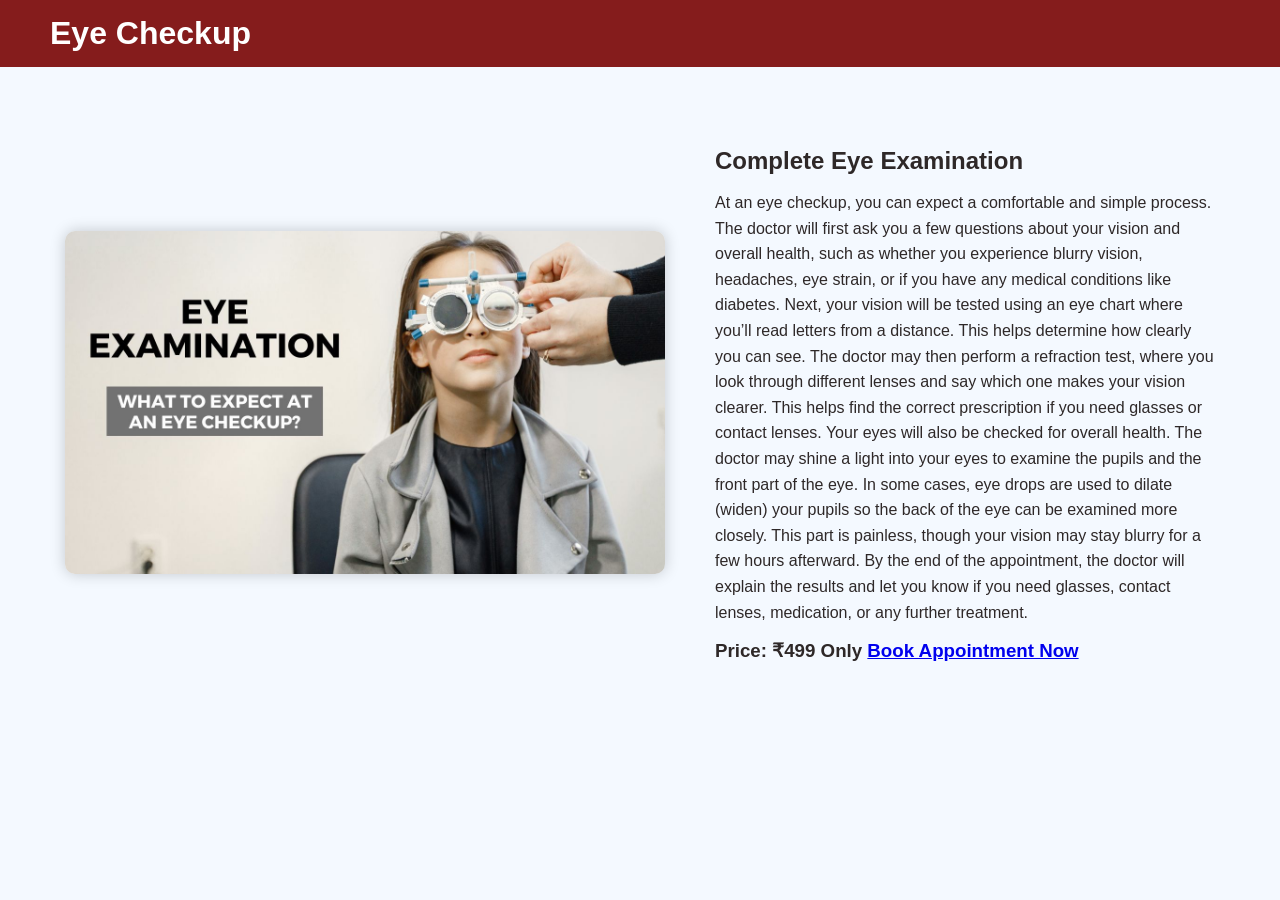
==== eye-checkup.html @ 2be7d537 "Add files via upload" ====
<!DOCTYPE html>
<html>
<head>
    <title>Eye Checkup - Eye Maxx</title>
    <link rel="stylesheet" href="style.css">
</head>
<body>

<header>
    <h1>Eye Checkup</h1>
</header>

<section class="checkup-section">

    <div class="checkup-container">

        <div class="checkup-image">
            <img src="checkupp.jpg" alt="Eye Checkup">
        </div>

        <div class="checkup-content">
            <h2>Complete Eye Examination</h2>

            <p>
                At an eye checkup, you can expect a comfortable and simple process. The doctor will first ask you a few questions about your vision and overall health, such as whether you experience blurry vision, headaches, eye strain, or if you have any medical conditions like diabetes.
Next, your vision will be tested using an eye chart where you’ll read letters from a distance. This helps determine how clearly you can see. The doctor may then perform a refraction test, where you look through different lenses and say which one makes your vision clearer. This helps find the correct prescription if you need glasses or contact lenses.
Your eyes will also be checked for overall health. The doctor may shine a light into your eyes to examine the pupils and the front part of the eye. In some cases, eye drops are used to dilate (widen) your pupils so the back of the eye can be examined more closely. This part is painless, though your vision may stay blurry for a few hours afterward.
By the end of the appointment, the doctor will explain the results and let you know if you need glasses, contact lenses, medication, or any further treatment.
            </p>

            <h3>Price: ₹499 Only  <a href="index.html#home">Book Appointment Now</a></h3>

        </div>

    </div>

</section>

</body>
</html>
---- style.css ----
* {
    margin: 0;
    padding: 0;
    box-sizing: border-box;
    font-family: Arial, sans-serif;
}

body {
    background-color: #f4f9ff;
    color: #2e2828;
}

header {
    background: #851c1c;
    color: white;
    padding: 15px 50px;
    display: flex;
    justify-content: space-between;
    align-items: center;
}

.logo h1 {
    font-size: 27px;
    display: flex;
    align-items: center;
}

.title-logo {
    width: 40px;
    height: 40px;
    margin-right: 10px;
}

nav a {
    color: white;
    text-decoration: none;
    margin-left: 20px;
    font-weight: bold;
}

nav a:hover {
    text-decoration: underline;
}

.hero {
    position: relative;
    height: 400;
    overflow: hidden;
    display: flex;
    justify-content: center;
    align-items: center;
    text-align: center;
    color: white;
}

.hero {
    position: relative;
    height: 400px;
    overflow: hidden;
    display: flex;
    justify-content: center;
    align-items: center;
    text-align: center;
    color: #ffffff;
}

.slider {
    position: absolute;
    width: 100%;
    height: 100%;
    overflow: hidden;
}

.slides {
    display: flex;
    height: 100%;
    transition: transform 0.6s ease-in-out;
}

.slide {
    min-width: 100%;
    height: 100%;
    object-fit: cover;
}

.hero::after {
    content: "";
    position: absolute;
    width: 100%;
    height: 100%;
    background: rgba(0,0,0,0.55);
    top: 0;
    left: 0;
}

.prev, .next {
    position: absolute;
    top: 50%;
    transform: translateY(-50%);
    background: rgba(0,0,0,0.6);
    color: white;
    border: none;
    font-size: 28px;
    padding: 10px 15px;
    cursor: pointer;
    z-index: 3;
    border-radius: 50%;
}

.prev { left: 20px; }
.next { right: 20px; }

.prev:hover, .next:hover {
    background: #0077cc;
}

.dots {
    position: absolute;
    bottom: 25px;
    width: 100%;
    text-align: center;
    z-index: 3;
}

.dots span {
    height: 12px;
    width: 12px;
    margin: 0 6px;
    display: inline-block;
    background: white;
    border-radius: 50%;
    cursor: pointer;
    opacity: 0.6;
}

.dots span.active-dot {
    opacity: 1;
    background: #0077cc;
}

.hero::after {
    content: "";
    position: absolute;
    width: 100%;
    height: 100%;
    background: rgba(0,0,0,0.5);
    top: 0;
    left: 0;
}

.hero-content {
    position: relative;
    z-index: 2;
    max-width: 800px;
}

.prev, .next {
    position: absolute;
    top: 50%;
    transform: translateY(-50%);
    background: rgba(0,0,0,0.5);
    color: white;
    border: none;
    font-size: 30px;
    padding: 10px 15px;
    cursor: pointer;
    z-index: 3;
}

.prev {
    left: 20px;
}

.next {
    right: 20px;
}

.prev:hover, .next:hover {
    background: rgba(0,0,0,0.8);
}

.appointment-section {
    padding: 80px 20px;
    background: linear-gradient(135deg, #2e6c99, #2196b1);
    display: flex;
    justify-content: center;
    align-items: center;
}

.appointment-box {
    background: white;
    width: 90%;
    max-width: 1000px;
    border-radius: 20px;
    padding: 40px 50px;
    display: flex;
    justify-content: space-between;
    align-items: center;
    box-shadow: 0 20px 40px rgba(0,0,0,0.15);
    flex-wrap: wrap;
}

.appointment-text h2 {
    font-size: 28px;
    margin-bottom: 10px;
    color: #0077cc;
}

.appointment-text p {
    font-size: 16px;
    color: #555;
}

.appointment-btn {
    padding: 15px 30px;
    font-size: 16px;
    font-weight: bold;
    background: #0077cc;
    color: white;
    border: none;
    border-radius: 50px;
    cursor: pointer;
    transition: 0.3s ease;
    box-shadow: 0 10px 20px rgba(0,119,204,0.3);
}

.appointment-btn:hover {
    background: #005fa3;
    transform: translateY(-3px);
    box-shadow: 0 15px 25px rgba(0,119,204,0.4);
}

@media (max-width: 768px) {
    .appointment-box {
        flex-direction: column;
        text-align: center;
        gap: 20px;
    }
}
section {
    padding: 60px 50px;
    text-align: center;
}

.services {
    background: white;
}

.services h2 {
    margin-bottom: 30px;
    color: #0077cc;
}

.service-box {
    display: inline-block;
    width: 250px;
    margin: 15px;
    padding: 20px;
    background: #f4f9ff;
    border-radius: 10px;
    box-shadow: 0 0 10px rgba(0,0,0,0.1);
}

.doctor {
    background: #e6f3ff;
}

.doctor h2 {
    color: #0077cc;
    margin-bottom: 15px;
}

.contact {
    background: white;
}

footer {
    background: #0077cc;
    color: white;
    text-align: center;
    padding: 15px;
}

@media (max-width: 768px) {
    header {
        flex-direction: column;
    }

    nav {
        margin-top: 10px;
    }

    .service-box {
        width: 90%;
    }
}

.popup {
  display: none;
  position: fixed;
  left: 0;
  top: 0;
  width: 100%;
  height: 100%;
  background: rgba(0,0,0,0.6);
  justify-content: center;
  align-items: center;
  z-index: 999;
}

.popup-content {
  background: #fff;
  width: 350px;
  padding: 25px;
  border-radius: 10px;
  text-align: center;
  position: relative;
  animation: popupAnim 0.3s ease;
}

.popup-content input,
.popup-content textarea {
  width: 100%;
  padding: 10px;
  margin-bottom: 15px;
  border-radius: 5px;
  border: 1px solid #ccc;
}

.submit-btn {
  width: 100%;
  padding: 10px;
  background: #0077cc;
  color: white;
  border: none;
  border-radius: 5px;
  cursor: pointer;
}

.submit-btn:hover {
  background: #005fa3;
}

.close {
  position: absolute;
  right: 15px;
  top: 10px;
  font-size: 22px;
  cursor: pointer;
}

@keyframes popupAnim {
  from { transform: scale(0.7); opacity: 0; }
  to { transform: scale(1); opacity: 1; }
}
.product img {
    width: 100%;
    height: 180px;
    object-fit: cover;
    border-radius: 8px;
    margin-bottom: 10px;
}

.product p {
    font-size: 14px;
    margin-bottom: 8px;
}

.service-box {
    vertical-align: top;
}
.service-btn {
    display: inline-block;
    margin-top: 10px;
    padding: 8px 15px;
    background: #0077cc;
    color: white;
    text-decoration: none;
    border-radius: 5px;
}

.service-btn:hover {
    background: #005fa3;
}

.product-container {
    display: flex;
    justify-content: center;
    gap: 30px;
    flex-wrap: wrap;
    margin-top: 20px;
}

.product {
    width: 250px;
    background: #f4f9ff;
    padding: 15px;
    border-radius: 10px;
    box-shadow: 0 0 10px rgba(0,0,0,0.1);
    text-align: center;
}

.checkup-container {
    display: flex;
    align-items: center;
    justify-content: center;
    gap: 50px;
    flex-wrap: wrap;
    margin-top: 20px;
}

.checkup-image img {
    width: 600px;
    border-radius: 10px;
    box-shadow: 0 0 15px rgba(0,0,0,0.2);
}

.checkup-content {
    max-width: 500px;
    text-align: left;
}

.checkup-content h2 {
    margin-bottom: 15px;
}

.checkup-content p {
    margin-bottom: 15px;
    line-height: 1.6;
}

.doctor {
    background: #e6f3ff;
    padding: 60px 20px;
}

.doctor h2 {
    color: #0077cc;
    margin-bottom: 40px;
}

.doctor-container {
    display: flex;
    align-items: center;
    justify-content: center;
    gap: 50px;
    flex-wrap: wrap;
}

.doctor-image img {
    width: 250px;
    border-radius: 15px;
    box-shadow: 0 10px 25px rgba(0,0,0,0.2);
}

.doctor-content {
    max-width: 500px;
    text-align: left;
}

.doctor-content h3 {
    font-size: 24px;
    margin-bottom: 15px;
}

.doctor-content p {
    line-height: 1.6;
    margin-bottom: 15px;
    color: #444;
}
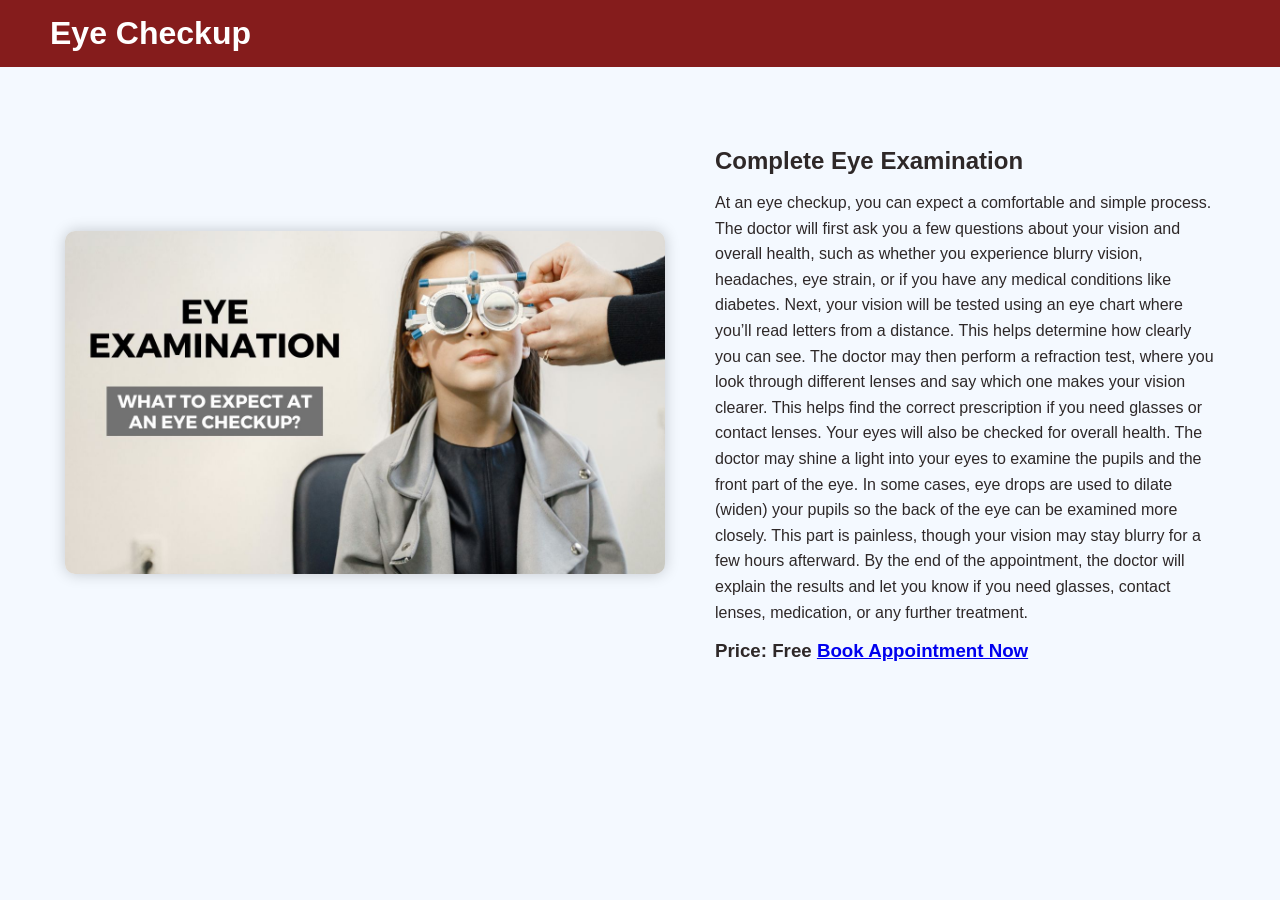
==== commit fa691481: "Update eye-checkup.html" ====
--- a/eye-checkup.html
+++ b/eye-checkup.html
@@ -28,7 +28,7 @@
 By the end of the appointment, the doctor will explain the results and let you know if you need glasses, contact lenses, medication, or any further treatment.
             </p>
 
-            <h3>Price: ₹499 Only  <a href="index.html#home">Book Appointment Now</a></h3>
+            <h3>Price: Free  <a href="index.html#home">Book Appointment Now</a></h3>
 
         </div>
 
@@ -37,4 +37,5 @@
 </section>
 
 </body>
-</html>+
+</html>
--- a/style.css
+++ b/style.css
@@ -467,4 +467,86 @@
     line-height: 1.6;
     margin-bottom: 15px;
     color: #444;
+}
+
+#adminPopup .popup-content,
+#adminPanel .popup-content {
+    background: #ffffff;
+    color: #222;  
+}
+
+#adminPopup h2,
+#adminPanel h2 {
+    color: #0077cc;
+    margin-bottom: 20px;
+}
+
+#adminPopup input,
+#adminPanel input {
+    color: #222;
+    background: #f4f9ff;
+    border: 1px solid #ccc;
+    font-size: 14px;
+}
+
+#adminPopup input::placeholder,
+#adminPanel input::placeholder {
+    color: #666;
+}
+
+#adminLoginBtn {
+    background: #ffffff;
+    color: #851c1c;
+    padding: 6px 12px;
+    border-radius: 5px;
+    margin-left: 20px;
+    font-weight: bold;
+}
+
+#adminLoginBtn:hover {
+    background: #f0f0f0;
+}
+
+#adminPanel .submit-btn,
+#adminPopup .submit-btn {
+    background: #0077cc;
+    color: #ffffff;
+    font-weight: bold;
+}
+
+#adminPanel .submit-btn:hover,
+#adminPopup .submit-btn:hover {
+    background: #005fa3;
+}
+
+.whatsapp-float {
+    position: fixed;
+    bottom: 20px;
+    right: 20px;
+    background: #25D366;
+    color: white;
+    font-size: 28px;
+    padding: 15px 18px;
+    border-radius: 50%;
+    text-decoration: none;
+    box-shadow: 0 8px 20px rgba(0,0,0,0.3);
+    z-index: 999;
+}
+
+.whatsapp-float:hover {
+    background: #1ebc59;
+}
+
+.offer-banner {
+    position: absolute;
+    top: 20px;
+    background: #ff3b3b;
+    padding: 8px 20px;
+    border-radius: 30px;
+    font-weight: bold;
+    animation: blink 1.2s infinite;
+}
+
+@keyframes blink {
+    50% { opacity: 0.6; }
 }
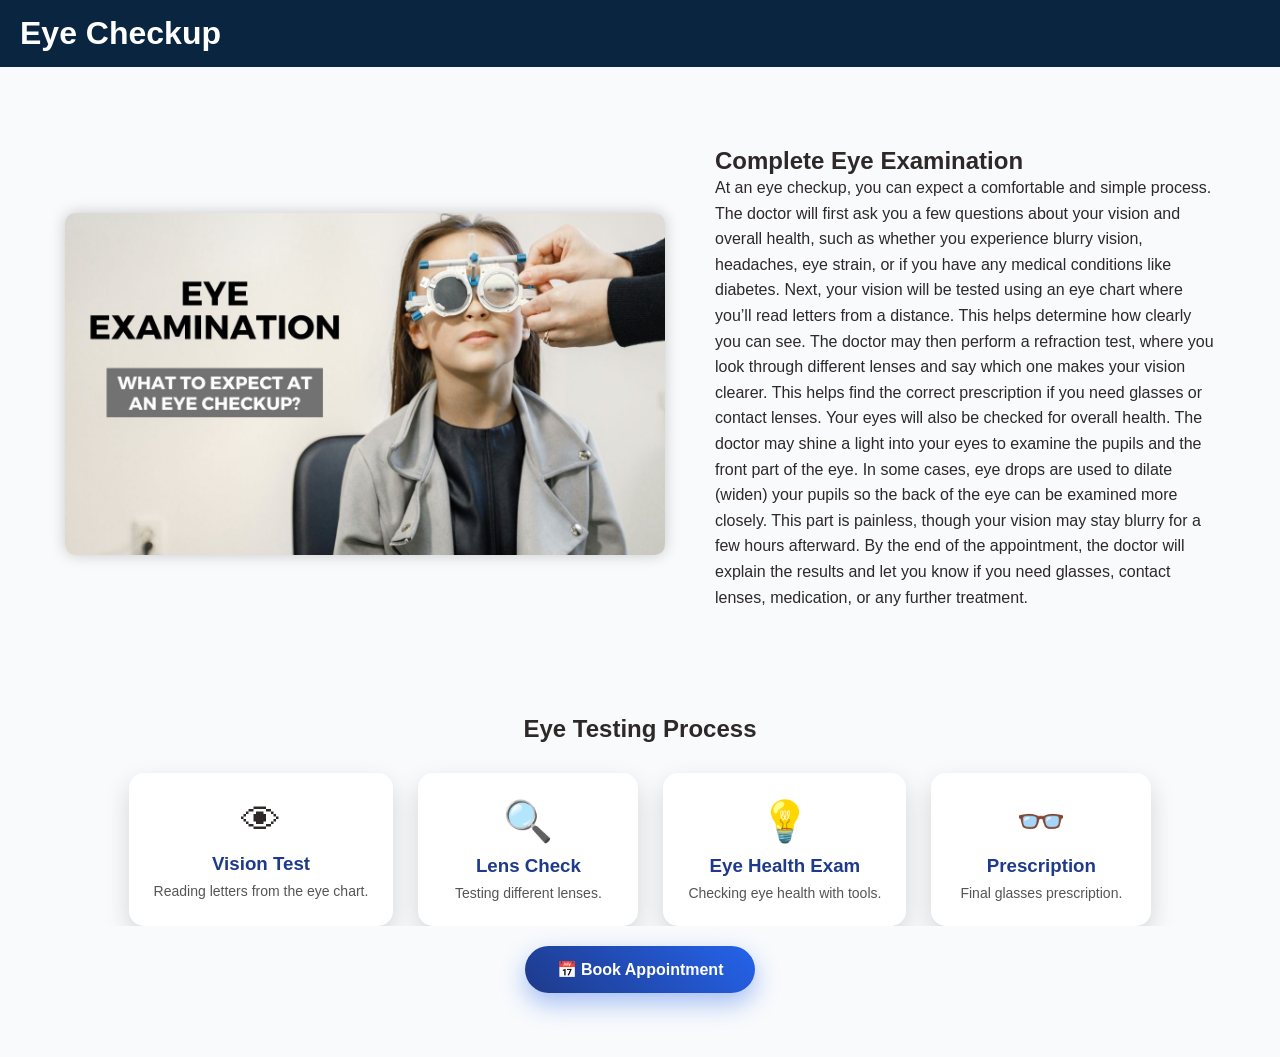
==== commit 6efa5968: "Add files via upload" ====
--- a/eye-checkup.html
+++ b/eye-checkup.html
@@ -1,41 +1,80 @@
 <!DOCTYPE html>
 <html>
 <head>
-    <title>Eye Checkup - Eye Maxx</title>
-    <link rel="stylesheet" href="style.css">
+<title>Eye Checkup</title>
+<link rel="stylesheet" href="style.css">
 </head>
+
 <body>
 
 <header>
-    <h1>Eye Checkup</h1>
+<h1>Eye Checkup</h1>
 </header>
+
+<!-- IMAGE + DESCRIPTION -->
 
 <section class="checkup-section">
 
-    <div class="checkup-container">
+<div class="checkup-container">
 
-        <div class="checkup-image">
-            <img src="checkupp.jpg" alt="Eye Checkup">
-        </div>
+<div class="checkup-image">
+<img src="checkupp.jpg" alt="Eye Checkup">
+</div>
 
-        <div class="checkup-content">
-            <h2>Complete Eye Examination</h2>
+<div class="checkup-content">
 
-            <p>
-                At an eye checkup, you can expect a comfortable and simple process. The doctor will first ask you a few questions about your vision and overall health, such as whether you experience blurry vision, headaches, eye strain, or if you have any medical conditions like diabetes.
+<h2>Complete Eye Examination</h2>
+
+<p>
+At an eye checkup, you can expect a comfortable and simple process. The doctor will first ask you a few questions about your vision and overall health, such as whether you experience blurry vision, headaches, eye strain, or if you have any medical conditions like diabetes.
 Next, your vision will be tested using an eye chart where you’ll read letters from a distance. This helps determine how clearly you can see. The doctor may then perform a refraction test, where you look through different lenses and say which one makes your vision clearer. This helps find the correct prescription if you need glasses or contact lenses.
 Your eyes will also be checked for overall health. The doctor may shine a light into your eyes to examine the pupils and the front part of the eye. In some cases, eye drops are used to dilate (widen) your pupils so the back of the eye can be examined more closely. This part is painless, though your vision may stay blurry for a few hours afterward.
 By the end of the appointment, the doctor will explain the results and let you know if you need glasses, contact lenses, medication, or any further treatment.
-            </p>
+</p>
 
-            <h3>Price: Free  <a href="index.html#home">Book Appointment Now</a></h3>
+</div>
 
-        </div>
-
-    </div>
+</div>
 
 </section>
 
+
+<section class="eye-steps">
+
+<h2>Eye Testing Process</h2>
+
+<div class="steps-container">
+
+<div class="step">
+<div class="step-icon">👁</div>
+<h3>Vision Test</h3>
+<p>Reading letters from the eye chart.</p>
+</div>
+
+<div class="step">
+<div class="step-icon">🔍</div>
+<h3>Lens Check</h3>
+<p>Testing different lenses.</p>
+</div>
+
+<div class="step">
+<div class="step-icon">💡</div>
+<h3>Eye Health Exam</h3>
+<p>Checking eye health with tools.</p>
+</div>
+
+<div class="step">
+<div class="step-icon">👓</div>
+<h3>Prescription</h3>
+<p>Final glasses prescription.</p>
+</div>
+
+</div>
+
+<a href="index.html#appointment" class="book-btn">
+📅 Book Appointment
+</a>
+</section>
+
 </body>
-
-</html>
+</html>
--- a/style.css
+++ b/style.css
@@ -6,29 +6,37 @@
 }
 
 body {
-    background-color: #f4f9ff;
+    background-color: #F8FAFC;
     color: #2e2828;
 }
 
+
 header {
-    background: #851c1c;
+    z-index: 2000;
+    background: #0A2540;
     color: white;
-    padding: 15px 50px;
+    padding: 15px 20px;
     display: flex;
     justify-content: space-between;
     align-items: center;
+    position: relative;
 }
 
 .logo h1 {
-    font-size: 27px;
+    font-size: 20px;
     display: flex;
     align-items: center;
 }
 
 .title-logo {
-    width: 40px;
-    height: 40px;
-    margin-right: 10px;
+    width: 35px;
+    height: 35px;
+    margin-right: 8px;
+}
+
+nav {
+    display: flex;
+    align-items: center;
 }
 
 nav a {
@@ -38,20 +46,12 @@
     font-weight: bold;
 }
 
-nav a:hover {
-    text-decoration: underline;
-}
-
-.hero {
-    position: relative;
-    height: 400;
-    overflow: hidden;
-    display: flex;
-    justify-content: center;
-    align-items: center;
-    text-align: center;
-    color: white;
-}
+.menu-toggle {
+    display: none;
+    font-size: 28px;
+    cursor: pointer;
+}
+
 
 .hero {
     position: relative;
@@ -61,7 +61,7 @@
     justify-content: center;
     align-items: center;
     text-align: center;
-    color: #ffffff;
+    color: white;
 }
 
 .slider {
@@ -91,6 +91,20 @@
     background: rgba(0,0,0,0.55);
     top: 0;
     left: 0;
+}
+
+.hero-content {
+    position: relative;
+    z-index: 2;
+    max-width: 800px;
+}
+
+.hero-content h2{
+
+font-size:40px;
+
+text-shadow:0 5px 20px rgba(0,0,0,0.5);
+
 }
 
 .prev, .next {
@@ -111,8 +125,9 @@
 .next { right: 20px; }
 
 .prev:hover, .next:hover {
-    background: #0077cc;
-}
+    background: #142C6E;
+}
+
 
 .dots {
     position: absolute;
@@ -138,50 +153,10 @@
     background: #0077cc;
 }
 
-.hero::after {
-    content: "";
-    position: absolute;
-    width: 100%;
-    height: 100%;
-    background: rgba(0,0,0,0.5);
-    top: 0;
-    left: 0;
-}
-
-.hero-content {
-    position: relative;
-    z-index: 2;
-    max-width: 800px;
-}
-
-.prev, .next {
-    position: absolute;
-    top: 50%;
-    transform: translateY(-50%);
-    background: rgba(0,0,0,0.5);
-    color: white;
-    border: none;
-    font-size: 30px;
-    padding: 10px 15px;
-    cursor: pointer;
-    z-index: 3;
-}
-
-.prev {
-    left: 20px;
-}
-
-.next {
-    right: 20px;
-}
-
-.prev:hover, .next:hover {
-    background: rgba(0,0,0,0.8);
-}
 
 .appointment-section {
     padding: 80px 20px;
-    background: linear-gradient(135deg, #2e6c99, #2196b1);
+    background: linear-gradient(135deg, #296591, #1c8299);
     display: flex;
     justify-content: center;
     align-items: center;
@@ -212,6 +187,9 @@
 }
 
 .appointment-btn {
+    position: center;
+    bottom: -15px;
+    right: -55px;
     padding: 15px 30px;
     font-size: 16px;
     font-weight: bold;
@@ -230,69 +208,162 @@
     box-shadow: 0 15px 25px rgba(0,119,204,0.4);
 }
 
-@media (max-width: 768px) {
-    .appointment-box {
-        flex-direction: column;
-        text-align: center;
-        gap: 20px;
-    }
-}
+
 section {
     padding: 60px 50px;
     text-align: center;
 }
 
+
 .services {
     background: white;
 }
 
 .services h2 {
     margin-bottom: 30px;
-    color: #0077cc;
-}
-
+    color: #C9A227;
+}
 .service-box {
     display: inline-block;
     width: 250px;
     margin: 15px;
     padding: 20px;
-    background: #f4f9ff;
+
+    background: rgba(255,255,255,0.25);
+    backdrop-filter: blur(10px);
+    border-radius: 15px;
+
+    border:1px solid rgba(255,255,255,0.3);
+
+    box-shadow: 0 8px 25px rgba(0,0,0,0.15);
+
+    transition:0.4s;
+}
+
+.service-box:hover{
+    transform:translateY(-10px);
+}
+.service-btn {
+    display: inline-block;
+    margin-top: 10px;
+    padding: 8px 15px;
+    background: #0077cc;
+    color: white;
+    text-decoration: none;
+    border-radius: 5px;
+}
+
+.service-btn:hover {
+    background: #005fa3;
+}
+
+.product-container {
+    display: flex;
+    justify-content: center;
+    gap: 30px;
+    flex-wrap: wrap;
+    margin-top: 20px;
+}
+
+.product{
+
+width:260px;
+
+background:white;
+
+padding:15px;
+
+border-radius:15px;
+
+box-shadow:0 10px 25px rgba(0,0,0,0.15);
+
+transition:0.4s;
+
+}
+
+.product:hover{
+
+transform:translateY(-10px) scale(1.03);
+
+box-shadow:0 15px 35px rgba(0,0,0,0.25);
+
+}
+
+.product img {
+    width: 100%;
+    height: 180px;
+    object-fit: cover;
+    border-radius: 8px;
+    margin-bottom: 10px;
+}
+
+.product p {
+    font-size: 14px;
+    margin-bottom: 8px;
+}
+
+.checkup-container {
+    display: flex;
+    align-items: center;
+    justify-content: center;
+    gap: 50px;
+    flex-wrap: wrap;
+    margin-top: 20px;
+}
+
+.checkup-image img {
+    width: 600px;
     border-radius: 10px;
-    box-shadow: 0 0 10px rgba(0,0,0,0.1);
+    box-shadow: 0 0 15px rgba(0,0,0,0.2);
+}
+
+.checkup-content {
+    max-width: 500px;
+    text-align: left;
+}
+
+.checkup-content p {
+    margin-bottom: 15px;
+    line-height: 1.6;
 }
 
 .doctor {
     background: #e6f3ff;
+    padding: 60px 20px;
 }
 
 .doctor h2 {
-    color: #0077cc;
+    color: #C9A227;
+    margin-bottom: 40px;
+}
+.doctor-container {
+    display: flex;
+    align-items: center;
+    justify-content: center;
+    gap: 50px;
+    flex-wrap: wrap;
+}
+
+.doctor-image img {
+    width: 250px;
+    border-radius: 15px;
+    box-shadow: 0 10px 25px rgba(0,0,0,0.2);
+}
+
+.doctor-content {
+    max-width: 500px;
+    text-align: left;
+}
+
+.doctor-content h3 {
+    font-size: 24px;
     margin-bottom: 15px;
 }
 
-.contact {
-    background: white;
-}
-
-footer {
-    background: #0077cc;
-    color: white;
-    text-align: center;
-    padding: 15px;
-}
-
-@media (max-width: 768px) {
-    header {
-        flex-direction: column;
-    }
-
-    nav {
-        margin-top: 10px;
-    }
-
-    .service-box {
-        width: 90%;
-    }
+.doctor-content p {
+    line-height: 1.6;
+    margin-bottom: 15px;
+    color: #444;
 }
 
 .popup {
@@ -309,38 +380,87 @@
 }
 
 .popup-content {
-  background: #fff;
-  width: 350px;
-  padding: 25px;
-  border-radius: 10px;
+  width: 380px;
+  padding: 35px 30px;
+  border-radius: 20px;
+
+  background: rgba(255,255,255,0.85);
+  backdrop-filter: blur(12px);
+
+  box-shadow: 0 20px 50px rgba(0,0,0,0.25);
+
   text-align: center;
   position: relative;
-  animation: popupAnim 0.3s ease;
-}
-
+
+  animation: popupAnim 0.4s ease;
+}
 .popup-content input,
-.popup-content textarea {
-  width: 100%;
-  padding: 10px;
-  margin-bottom: 15px;
-  border-radius: 5px;
-  border: 1px solid #ccc;
-}
-
-.submit-btn {
-  width: 100%;
-  padding: 10px;
-  background: #0077cc;
-  color: white;
-  border: none;
-  border-radius: 5px;
-  cursor: pointer;
-}
-
-.submit-btn:hover {
-  background: #005fa3;
-}
-
+.popup-content textarea{
+
+width:100%;
+
+padding:12px 14px;
+
+margin-bottom:18px;
+
+border-radius:8px;
+
+border:1px solid #ddd;
+
+font-size:14px;
+
+transition:0.3s;
+
+}
+
+.popup-content input:focus,
+.popup-content textarea:focus{
+
+border-color:#1E3A8A;
+
+box-shadow:0 0 8px rgba(30,58,138,0.2);
+
+outline:none;
+
+}
+
+.popup-content h2{
+
+margin-bottom:20px;
+
+color:#0A2540;
+
+font-size:24px;
+
+}
+
+.submit-btn{
+
+background: linear-gradient(45deg,#1E3A8A,#2563EB);
+
+color:white;
+
+border:none;
+
+padding:12px;
+
+border-radius:8px;
+
+font-weight:bold;
+
+cursor:pointer;
+
+transition:0.3s;
+
+}
+
+.submit-btn:hover{
+
+transform:scale(1.05);
+
+box-shadow:0 10px 25px rgba(0,0,0,0.25);
+
+}
 .close {
   position: absolute;
   right: 15px;
@@ -349,174 +469,32 @@
   cursor: pointer;
 }
 
-@keyframes popupAnim {
-  from { transform: scale(0.7); opacity: 0; }
-  to { transform: scale(1); opacity: 1; }
-}
-.product img {
-    width: 100%;
-    height: 180px;
-    object-fit: cover;
-    border-radius: 8px;
-    margin-bottom: 10px;
-}
-
-.product p {
-    font-size: 14px;
-    margin-bottom: 8px;
-}
-
-.service-box {
-    vertical-align: top;
-}
-.service-btn {
-    display: inline-block;
-    margin-top: 10px;
-    padding: 8px 15px;
-    background: #0077cc;
-    color: white;
-    text-decoration: none;
-    border-radius: 5px;
-}
-
-.service-btn:hover {
-    background: #005fa3;
-}
-
-.product-container {
-    display: flex;
-    justify-content: center;
-    gap: 30px;
-    flex-wrap: wrap;
-    margin-top: 20px;
-}
-
-.product {
-    width: 250px;
-    background: #f4f9ff;
-    padding: 15px;
-    border-radius: 10px;
-    box-shadow: 0 0 10px rgba(0,0,0,0.1);
-    text-align: center;
-}
-
-.checkup-container {
-    display: flex;
-    align-items: center;
-    justify-content: center;
-    gap: 50px;
-    flex-wrap: wrap;
-    margin-top: 20px;
-}
-
-.checkup-image img {
-    width: 600px;
-    border-radius: 10px;
-    box-shadow: 0 0 15px rgba(0,0,0,0.2);
-}
-
-.checkup-content {
-    max-width: 500px;
-    text-align: left;
-}
-
-.checkup-content h2 {
-    margin-bottom: 15px;
-}
-
-.checkup-content p {
-    margin-bottom: 15px;
-    line-height: 1.6;
-}
-
-.doctor {
-    background: #e6f3ff;
-    padding: 60px 20px;
-}
-
-.doctor h2 {
-    color: #0077cc;
-    margin-bottom: 40px;
-}
-
-.doctor-container {
-    display: flex;
-    align-items: center;
-    justify-content: center;
-    gap: 50px;
-    flex-wrap: wrap;
-}
-
-.doctor-image img {
-    width: 250px;
-    border-radius: 15px;
-    box-shadow: 0 10px 25px rgba(0,0,0,0.2);
-}
-
-.doctor-content {
-    max-width: 500px;
-    text-align: left;
-}
-
-.doctor-content h3 {
-    font-size: 24px;
-    margin-bottom: 15px;
-}
-
-.doctor-content p {
-    line-height: 1.6;
-    margin-bottom: 15px;
-    color: #444;
-}
-
-#adminPopup .popup-content,
-#adminPanel .popup-content {
-    background: #ffffff;
-    color: #222;  
-}
-
-#adminPopup h2,
-#adminPanel h2 {
-    color: #0077cc;
-    margin-bottom: 20px;
-}
-
-#adminPopup input,
-#adminPanel input {
-    color: #222;
-    background: #f4f9ff;
-    border: 1px solid #ccc;
-    font-size: 14px;
-}
-
-#adminPopup input::placeholder,
-#adminPanel input::placeholder {
-    color: #666;
-}
-
-#adminLoginBtn {
-    background: #ffffff;
-    color: #851c1c;
-    padding: 6px 12px;
-    border-radius: 5px;
-    margin-left: 20px;
-    font-weight: bold;
-}
-
-#adminLoginBtn:hover {
-    background: #f0f0f0;
-}
-
-#adminPanel .submit-btn,
-#adminPopup .submit-btn {
-    background: #0077cc;
-    color: #ffffff;
-    font-weight: bold;
-}
-
-#adminPanel .submit-btn:hover,
-#adminPopup .submit-btn:hover {
-    background: #005fa3;
+@keyframes popupAnim{
+
+0%{
+opacity:0;
+transform:translateY(-40px) scale(0.9);
+}
+
+100%{
+opacity:1;
+transform:translateY(0) scale(1);
+}
+
+}
+
+.close{
+
+font-size:24px;
+
+color:#555;
+
+}
+
+.close:hover{
+
+color:red;
+
 }
 
 .whatsapp-float {
@@ -538,9 +516,8 @@
 }
 
 .offer-banner {
-    position: absolute;
-    top: 20px;
-    background: #ff3b3b;
+    background: linear-gradient(45deg,#C9A227,#FFD700);
+    color: black;
     padding: 8px 20px;
     border-radius: 30px;
     font-weight: bold;
@@ -549,4 +526,391 @@
 
 @keyframes blink {
     50% { opacity: 0.6; }
+}
+
+
+footer {
+    background: #0A2540;
+    color: white;
+    text-align: center;
+    padding: 15px;
+}
+
+
+@media (max-width: 768px) {
+
+    .menu-toggle {
+        display: block;
+        z-index: 1001;
+    }
+
+    nav {
+        display: none;
+        flex-direction: column;
+        width: 100%;
+        background: #0A2540;
+        position: absolute;
+        top: 100%;
+        left: 0;
+        padding: 15px 0;
+        z-index: 1000;
+    }
+
+    nav a{
+
+position:relative;
+
+}
+
+nav a::after{
+
+content:"";
+
+position:absolute;
+
+bottom:-5px;
+
+left:0;
+
+width:0;
+
+height:2px;
+
+background:#C9A227;
+
+transition:0.4s;
+
+}
+
+nav a:hover::after{
+
+width:100%;
+
+}
+    nav.active {
+        display: flex;
+    }
+
+    .hero {
+        height: 250px;
+    }
+
+    .hero-content h2 {
+        font-size: 20px;
+    }
+
+    .hero-content p {
+        font-size: 14px;
+    }
+
+    .appointment-box {
+        flex-direction: column;
+        text-align: center;
+        gap: 20px;
+    }
+
+.appointment-left{
+text-align:center;
+}
+
+.appointment-right{
+margin-top:20px;
+}
+
+}
+
+
+.service-btn,
+.appointment-btn,
+.submit-btn{
+
+background: linear-gradient(45deg,#1E3A8A,#2563EB);
+
+border:none;
+
+transition:0.4s;
+
+position:relative;
+
+overflow:hidden;
+
+}
+
+.service-btn:hover,
+.appointment-btn:hover,
+.submit-btn:hover{
+
+transform:scale(1.05);
+
+box-shadow:0 10px 25px rgba(0,0,0,0.3);
+
+}
+
+#loader{
+position:fixed;
+top:0;
+left:0;
+width:100%;
+height:100%;
+background:#0A2540;
+display:flex;
+flex-direction:column;
+justify-content:center;
+align-items:center;
+z-index:5000;
+color:white;
+}
+
+.loader-circle{
+width:60px;
+height:60px;
+border:6px solid #ffffff30;
+border-top:6px solid #C9A227;
+border-radius:50%;
+animation:spin 1s linear infinite;
+margin-bottom:15px;
+}
+
+@keyframes spin{
+100%{transform:rotate(360deg);}
+}
+
+.reveal{
+opacity:0;
+transform:translateY(60px);
+transition:all 0.8s ease;
+}
+
+.reveal.active{
+opacity:1;
+transform:translateY(0);
+}
+
+.product img{
+transition:0.5s;
+}
+
+.product:hover img{
+transform:scale(1.1);
+}
+
+.call-float{
+position:fixed;
+bottom:90px;
+right:20px;
+background:#0A2540;
+color:white;
+font-size:26px;
+padding:15px;
+border-radius:50%;
+text-decoration:none;
+box-shadow:0 8px 20px rgba(0,0,0,0.3);
+z-index:999;
+}
+
+.call-float:hover{
+background:#C9A227;
+color:black;
+}
+.appointment-left{
+flex:1;
+text-align:left;
+}
+
+.appointment-right{
+flex:1;
+text-align:center;
+background:#f8fafc;
+padding:25px;
+border-radius:15px;
+box-shadow:0 10px 25px rgba(0,0,0,0.1);
+}
+
+.appointment-right h3{
+color:#0A2540;
+margin-bottom:15px;
+}
+
+.timing-box{
+background:white;
+padding:15px;
+margin-bottom:10px;
+border-radius:10px;
+box-shadow:0 5px 15px rgba(0,0,0,0.1);
+}
+
+.book-btn{
+
+display:inline-block;
+
+margin-top:20px;
+
+padding:14px 32px;
+
+font-size:16px;
+
+font-weight:600;
+
+color:white;
+
+text-decoration:none;
+
+border-radius:40px;
+
+background:linear-gradient(45deg,#1E3A8A,#2563EB);
+
+box-shadow:0 10px 25px rgba(37,99,235,0.4);
+
+transition:all 0.35s ease;
+
+position:relative;
+
+overflow:hidden;
+
+}
+
+
+.book-btn::before{
+
+content:"";
+
+position:absolute;
+
+top:0;
+
+left:-100%;
+
+width:100%;
+
+height:100%;
+
+background:linear-gradient(
+120deg,
+transparent,
+rgba(255,255,255,0.5),
+transparent
+);
+
+transition:0.6s;
+
+}
+
+.book-btn:hover::before{
+left:100%;
+}
+
+
+.book-btn:hover{
+
+transform:translateY(-4px) scale(1.05);
+
+box-shadow:0 18px 40px rgba(37,99,235,0.5);
+
+}
+
+.eye-steps{
+margin-top:-30px;
+text-align:center;
+}
+
+.steps-container{
+
+display:flex;
+
+justify-content:center;
+
+align-items:stretch;
+
+gap:25px;
+
+flex-wrap:nowrap;
+
+overflow-x:auto;
+
+padding-top:30px;
+
+}
+
+.step{
+
+min-width:220px;
+
+padding:25px;
+
+border-radius:15px;
+
+background:white;
+
+box-shadow:0 10px 25px rgba(0,0,0,0.15);
+
+transition:0.4s;
+
+position:relative;
+
+}
+
+.step:hover{
+
+transform:translateY(-8px) scale(1.05);
+
+box-shadow:0 15px 35px rgba(0,0,0,0.25);
+
+}
+
+.step-icon{
+
+font-size:40px;
+
+margin-bottom:10px;
+
+}
+
+.step h3{
+
+margin-bottom:8px;
+
+color:#1E3A8A;
+
+}
+
+.step p{
+
+font-size:14px;
+
+color:#555;
+
+}
+@keyframes stepFade{
+
+to{
+opacity:1;
+transform:translateY(0);
+}
+
+}
+
+.book-nav{
+
+background:#C9A227;
+
+color:black;
+
+padding:8px 16px;
+
+border-radius:25px;
+
+margin-left:20px;
+
+font-weight:bold;
+
+transition:0.3s;
+
+}
+
+.book-nav:hover{
+
+background:#FFD700;
+
+transform:scale(1.05);
+
 }
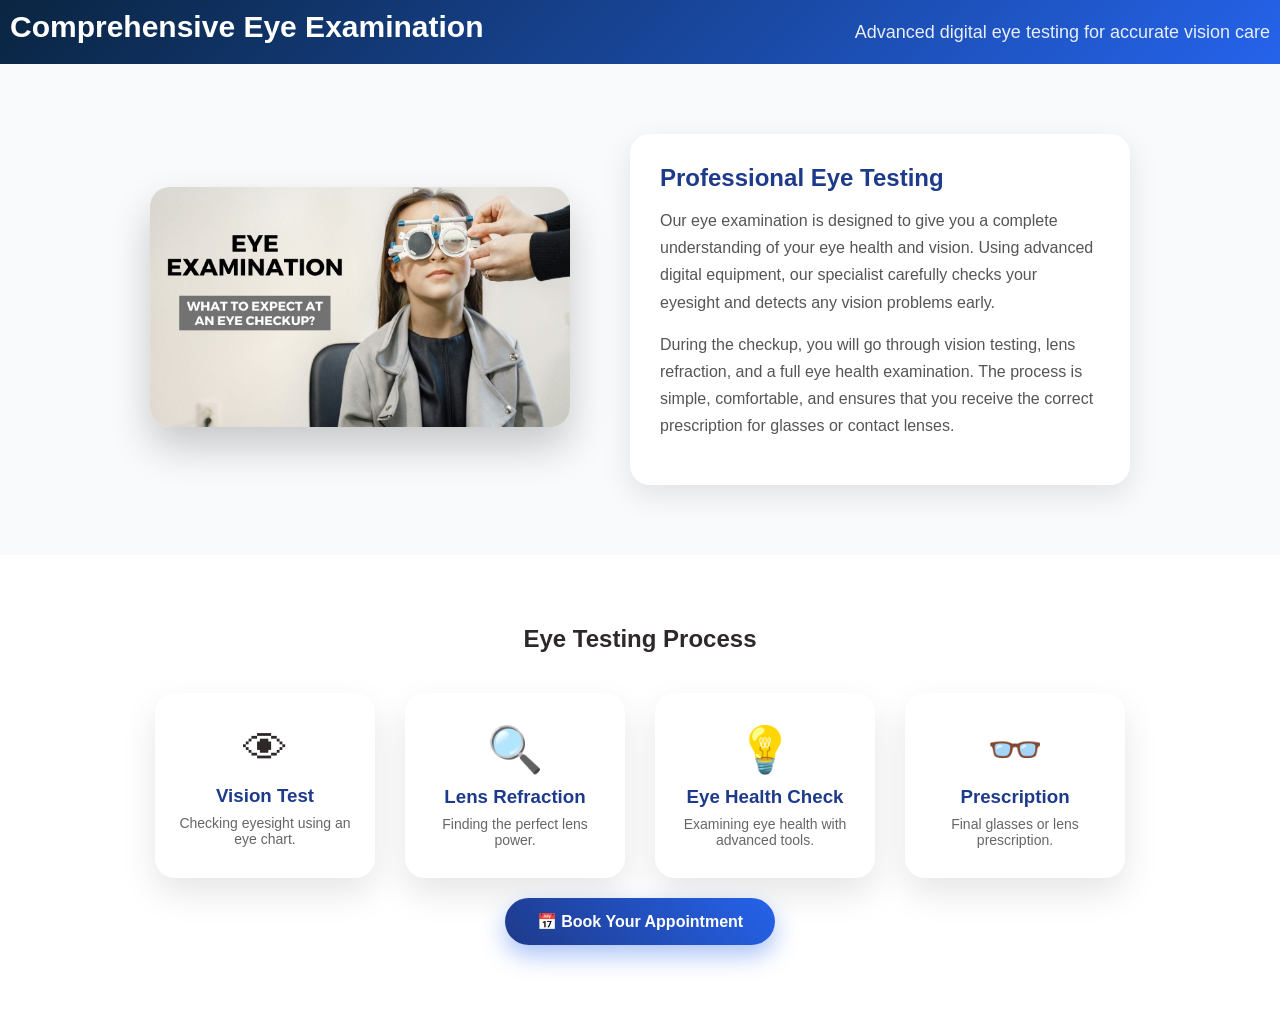
==== commit 11f56432: "Add files via upload" ====
--- a/eye-checkup.html
+++ b/eye-checkup.html
@@ -7,11 +7,11 @@
 
 <body>
 
-<header>
-<h1>Eye Checkup</h1>
+<header class="page-header">
+<h1>Comprehensive Eye Examination</h1>
+<p>Advanced digital eye testing for accurate vision care</p>
 </header>
 
-<!-- IMAGE + DESCRIPTION -->
 
 <section class="checkup-section">
 
@@ -23,13 +23,18 @@
 
 <div class="checkup-content">
 
-<h2>Complete Eye Examination</h2>
+<h2>Professional Eye Testing</h2>
 
 <p>
-At an eye checkup, you can expect a comfortable and simple process. The doctor will first ask you a few questions about your vision and overall health, such as whether you experience blurry vision, headaches, eye strain, or if you have any medical conditions like diabetes.
-Next, your vision will be tested using an eye chart where you’ll read letters from a distance. This helps determine how clearly you can see. The doctor may then perform a refraction test, where you look through different lenses and say which one makes your vision clearer. This helps find the correct prescription if you need glasses or contact lenses.
-Your eyes will also be checked for overall health. The doctor may shine a light into your eyes to examine the pupils and the front part of the eye. In some cases, eye drops are used to dilate (widen) your pupils so the back of the eye can be examined more closely. This part is painless, though your vision may stay blurry for a few hours afterward.
-By the end of the appointment, the doctor will explain the results and let you know if you need glasses, contact lenses, medication, or any further treatment.
+Our eye examination is designed to give you a complete understanding of your eye health and vision. 
+Using advanced digital equipment, our specialist carefully checks your eyesight and detects any 
+vision problems early.
+</p>
+
+<p>
+During the checkup, you will go through vision testing, lens refraction, and a full eye health examination. 
+The process is simple, comfortable, and ensures that you receive the correct prescription for glasses 
+or contact lenses.
 </p>
 
 </div>
@@ -48,32 +53,33 @@
 <div class="step">
 <div class="step-icon">👁</div>
 <h3>Vision Test</h3>
-<p>Reading letters from the eye chart.</p>
+<p>Checking eyesight using an eye chart.</p>
 </div>
 
 <div class="step">
 <div class="step-icon">🔍</div>
-<h3>Lens Check</h3>
-<p>Testing different lenses.</p>
+<h3>Lens Refraction</h3>
+<p>Finding the perfect lens power.</p>
 </div>
 
 <div class="step">
 <div class="step-icon">💡</div>
-<h3>Eye Health Exam</h3>
-<p>Checking eye health with tools.</p>
+<h3>Eye Health Check</h3>
+<p>Examining eye health with advanced tools.</p>
 </div>
 
 <div class="step">
 <div class="step-icon">👓</div>
 <h3>Prescription</h3>
-<p>Final glasses prescription.</p>
+<p>Final glasses or lens prescription.</p>
 </div>
 
 </div>
 
 <a href="index.html#appointment" class="book-btn">
-📅 Book Appointment
+📅 Book Your Appointment
 </a>
+
 </section>
 
 </body>
--- a/style.css
+++ b/style.css
@@ -23,13 +23,13 @@
 }
 
 .logo h1 {
-    font-size: 20px;
+    font-size: 30px;
     display: flex;
     align-items: center;
 }
 
 .title-logo {
-    width: 35px;
+    width: 50px;
     height: 35px;
     margin-right: 8px;
 }
@@ -186,26 +186,27 @@
     color: #555;
 }
 
-.appointment-btn {
-    position: center;
-    bottom: -15px;
-    right: -55px;
-    padding: 15px 30px;
-    font-size: 16px;
-    font-weight: bold;
-    background: #0077cc;
-    color: white;
-    border: none;
-    border-radius: 50px;
-    cursor: pointer;
-    transition: 0.3s ease;
-    box-shadow: 0 10px 20px rgba(0,119,204,0.3);
-}
-
-.appointment-btn:hover {
-    background: #005fa3;
-    transform: translateY(-3px);
-    box-shadow: 0 15px 25px rgba(0,119,204,0.4);
+.appointment-btn{
+display:inline-block;
+margin-top:20px;
+padding:16px 30px;
+font-size:17px;
+font-weight:600;
+
+background:linear-gradient(45deg,#2563EB,#1E3A8A);
+color:white;
+
+border-radius:50px;
+text-decoration:none;
+
+box-shadow:0 15px 35px rgba(37,99,235,0.4);
+
+transition:all 0.35s ease;
+}
+
+.appointment-btn:hover{
+transform:translateY(-4px) scale(1.05);
+box-shadow:0 20px 45px rgba(37,99,235,0.5);
 }
 
 
@@ -302,29 +303,50 @@
     margin-bottom: 8px;
 }
 
-.checkup-container {
-    display: flex;
-    align-items: center;
-    justify-content: center;
-    gap: 50px;
-    flex-wrap: wrap;
-    margin-top: 20px;
-}
-
-.checkup-image img {
-    width: 600px;
-    border-radius: 10px;
-    box-shadow: 0 0 15px rgba(0,0,0,0.2);
-}
-
-.checkup-content {
-    max-width: 500px;
-    text-align: left;
-}
-
-.checkup-content p {
-    margin-bottom: 15px;
-    line-height: 1.6;
+.checkup-section{
+background:#f8fafc;
+padding:70px 20px;
+}
+
+.checkup-container{
+display:flex;
+align-items:center;
+justify-content:center;
+gap:60px;
+flex-wrap:wrap;
+max-width:1100px;
+margin:auto;
+}
+
+.checkup-image img{
+width:420px;
+border-radius:20px;
+box-shadow:0 20px 40px rgba(0,0,0,0.2);
+transition:0.4s;
+}
+
+.checkup-image img:hover{
+transform:scale(1.05);
+}
+
+.checkup-content{
+max-width:500px;
+background:white;
+padding:30px;
+border-radius:20px;
+box-shadow:0 10px 30px rgba(0,0,0,0.1);
+text-align:left;
+}
+
+.checkup-content h2{
+color:#1E3A8A;
+margin-bottom:15px;
+}
+
+.checkup-content p{
+line-height:1.7;
+color:#555;
+margin-bottom:15px;
 }
 
 .doctor {
@@ -539,75 +561,49 @@
 
 @media (max-width: 768px) {
 
-    .menu-toggle {
-        display: block;
-        z-index: 1001;
-    }
-
-    nav {
-        display: none;
-        flex-direction: column;
-        width: 100%;
-        background: #0A2540;
-        position: absolute;
-        top: 100%;
-        left: 0;
-        padding: 15px 0;
-        z-index: 1000;
-    }
-
-    nav a{
-
-position:relative;
-
-}
-
-nav a::after{
-
-content:"";
-
-position:absolute;
-
-bottom:-5px;
-
-left:0;
-
-width:0;
-
-height:2px;
-
-background:#C9A227;
-
-transition:0.4s;
-
-}
-
-nav a:hover::after{
-
+.appointment-btn{
 width:100%;
-
-}
-    nav.active {
-        display: flex;
-    }
-
-    .hero {
-        height: 250px;
-    }
-
-    .hero-content h2 {
-        font-size: 20px;
-    }
-
-    .hero-content p {
-        font-size: 14px;
-    }
-
-    .appointment-box {
-        flex-direction: column;
-        text-align: center;
-        gap: 20px;
-    }
+text-align:center;
+}
+
+.menu-toggle {
+display: block;
+z-index: 1001;
+}
+
+nav {
+display: none;
+flex-direction: column;
+width: 100%;
+background: #0A2540;
+position: absolute;
+top: 100%;
+left: 0;
+padding: 15px 0;
+z-index: 1000;
+}
+
+nav.active {
+display: flex;
+}
+
+.hero {
+height: 250px;
+}
+
+.hero-content h2 {
+font-size: 20px;
+}
+
+.hero-content p {
+font-size: 14px;
+}
+
+.appointment-box {
+flex-direction: column;
+text-align: center;
+gap: 20px;
+}
 
 .appointment-left{
 text-align:center;
@@ -618,6 +614,7 @@
 }
 
 }
+
 
 
 .service-btn,
@@ -809,77 +806,48 @@
 }
 
 .eye-steps{
-margin-top:-30px;
+padding:70px 20px;
+background:white;
 text-align:center;
 }
 
 .steps-container{
-
 display:flex;
-
 justify-content:center;
-
-align-items:stretch;
-
-gap:25px;
-
-flex-wrap:nowrap;
-
-overflow-x:auto;
-
-padding-top:30px;
-
+gap:30px;
+flex-wrap:wrap;
+margin-top:40px;
 }
 
 .step{
-
-min-width:220px;
-
-padding:25px;
-
-border-radius:15px;
-
+width:220px;
 background:white;
-
-box-shadow:0 10px 25px rgba(0,0,0,0.15);
-
+padding:30px 20px;
+border-radius:20px;
+box-shadow:0 15px 35px rgba(0,0,0,0.1);
 transition:0.4s;
-
-position:relative;
-
 }
 
 .step:hover{
-
-transform:translateY(-8px) scale(1.05);
-
-box-shadow:0 15px 35px rgba(0,0,0,0.25);
-
+transform:translateY(-10px);
+box-shadow:0 20px 40px rgba(0,0,0,0.2);
 }
 
 .step-icon{
-
-font-size:40px;
-
+font-size:45px;
 margin-bottom:10px;
-
 }
 
 .step h3{
-
+color:#1E3A8A;
 margin-bottom:8px;
-
-color:#1E3A8A;
-
 }
 
 .step p{
-
 font-size:14px;
-
-color:#555;
-
-}
+color:#666;
+}
+
 @keyframes stepFade{
 
 to{
@@ -913,4 +881,21 @@
 
 transform:scale(1.05);
 
+}
+
+.page-header{
+background:linear-gradient(135deg,#0A2540,#2563EB);
+color:white;
+padding:10px 10px;
+text-align:center;
+}
+
+.page-header h1{
+font-size:30px;
+margin-bottom:10px;
+}
+
+.page-header p{
+font-size:18px;
+opacity:0.9;
 }
